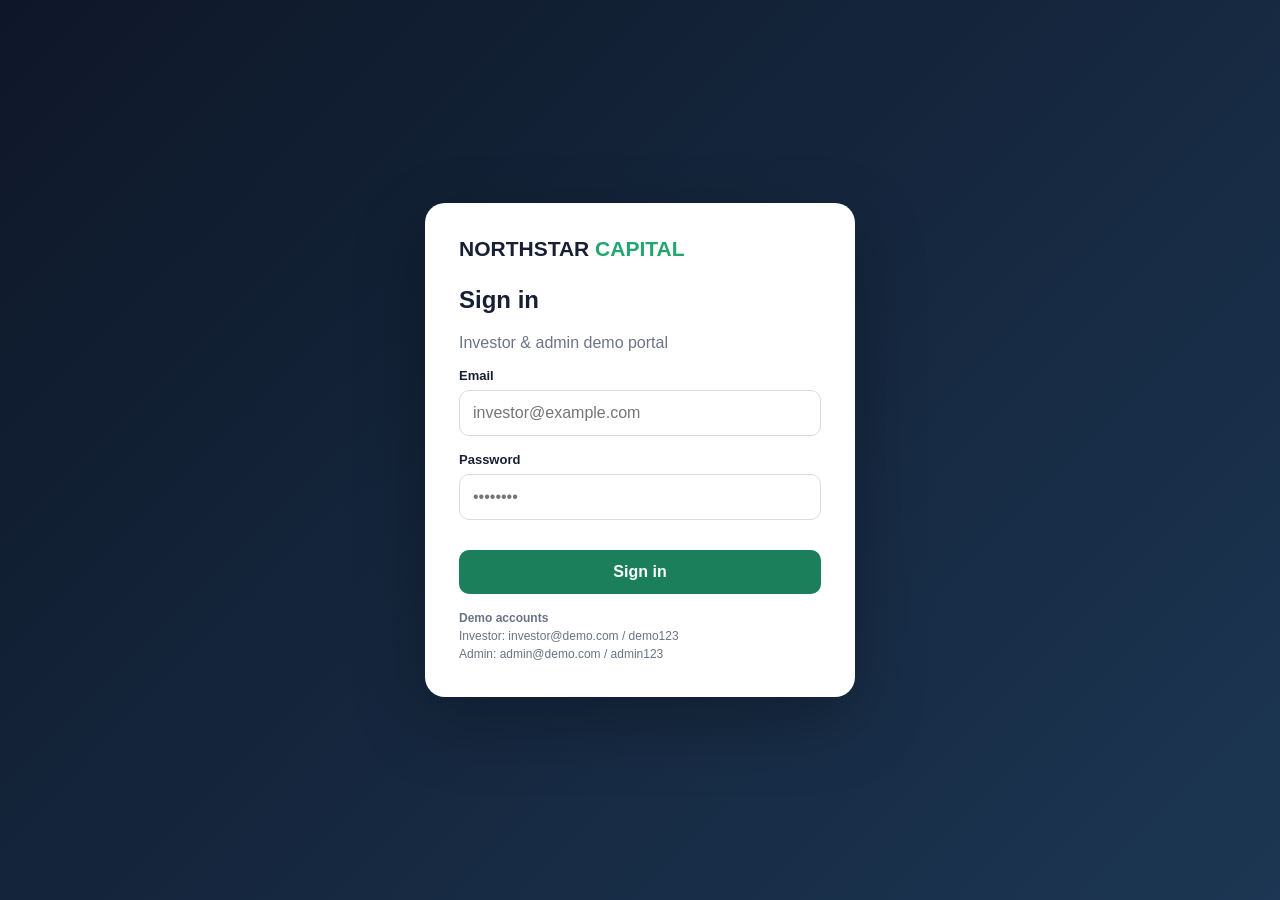
==== index.html @ b81dc12d "Add files via upload added first verson" ====
<!doctype html>
<html lang="en">
<head>
<meta charset="utf-8"><meta name="viewport" content="width=device-width,initial-scale=1">
<title>Northstar Capital — V2 Demo</title>
<style>
*{box-sizing:border-box}body{margin:0;font-family:Inter,Arial,sans-serif;background:#f4f6fa;color:#172033}
button,input{font:inherit}.hidden{display:none!important}.app{min-height:100vh}
.login{min-height:100vh;display:grid;place-items:center;background:linear-gradient(135deg,#0e1728,#1c3653);padding:20px}
.loginbox{width:min(430px,100%);background:#fff;padding:34px;border-radius:20px;box-shadow:0 25px 70px #0004}.logo{font-size:21px;font-weight:900;margin-bottom:25px}.logo span{color:#22a66f}
label{display:block;font-size:13px;font-weight:700;margin:16px 0 7px}input{width:100%;padding:13px;border:1px solid #d7dce5;border-radius:10px}button,.btn{border:0;border-radius:10px;padding:13px 17px;font-weight:800;cursor:pointer;background:#1a7f5a;color:white;text-decoration:none}
.demo{font-size:12px;color:#687386;margin-top:15px;line-height:1.5}.error{color:#b42318;font-size:13px;margin-top:10px}
header{height:68px;background:#101828;color:white;display:flex;align-items:center;justify-content:space-between;padding:0 5%}.header-right{display:flex;gap:12px;align-items:center}
.layout{display:grid;grid-template-columns:230px 1fr;min-height:calc(100vh - 68px)}aside{background:#fff;border-right:1px solid #e6e9ef;padding:25px 15px}aside button{display:block;width:100%;background:none;color:#465268;text-align:left;margin:5px 0}aside button.active{background:#eaf6f0;color:#126c4c}
main{padding:35px 5%;max-width:1300px;width:100%}.top{display:flex;justify-content:space-between;gap:20px;align-items:end;margin-bottom:25px}.top h1{margin:0;font-size:30px}.muted{color:#6b7586}
.grid4{display:grid;grid-template-columns:repeat(4,1fr);gap:17px}.card{background:#fff;border:1px solid #e7eaf0;border-radius:16px;padding:21px;box-shadow:0 8px 25px #17203308}.metric small{color:#6b7586}.metric strong{display:block;font-size:26px;margin-top:8px}.green{color:#138a5b}.grid2{display:grid;grid-template-columns:1.5fr 1fr;gap:18px;margin-top:18px}
table{width:100%;border-collapse:collapse;margin-top:10px}th,td{text-align:left;padding:13px 8px;border-bottom:1px solid #edf0f4;font-size:14px}th{color:#6b7586;font-size:12px}
canvas{width:100%;height:280px}.pill{display:inline-block;padding:5px 9px;border-radius:99px;background:#eaf6f0;color:#12704e;font-size:12px;font-weight:800}
.admin-banner{background:#fff5df;border:1px solid #f3d69b;padding:12px 15px;border-radius:12px;margin-bottom:20px;color:#735116}
.actions{display:flex;gap:10px;flex-wrap:wrap}.secondary{background:#edf1f5;color:#253247}
@media(max-width:900px){.layout{grid-template-columns:1fr}aside{display:flex;overflow:auto;border-right:0;border-bottom:1px solid #e6e9ef}aside button{min-width:130px}.grid4{grid-template-columns:repeat(2,1fr)}.grid2{grid-template-columns:1fr}}
@media(max-width:600px){.grid4{grid-template-columns:1fr}.top{display:block}.header-right span{display:none}main{padding:25px 4%}}
</style>
</head>
<body>
<div id="login" class="login">
<div class="loginbox">
<div class="logo">NORTHSTAR <span>CAPITAL</span></div>
<h2>Sign in</h2><p class="muted">Investor & admin demo portal</p>
<label>Email</label><input id="email" type="email" placeholder="investor@example.com">
<label>Password</label><input id="password" type="password" placeholder="••••••••">
<div id="err" class="error"></div>
<button style="width:100%;margin-top:20px" onclick="login()">Sign in</button>
<div class="demo"><b>Demo accounts</b><br>Investor: investor@demo.com / demo123<br>Admin: admin@demo.com / admin123</div>
</div></div>

<div id="app" class="app hidden">
<header><div class="logo">NORTHSTAR <span>CAPITAL</span></div><div class="header-right"><span id="roleLabel"></span><button onclick="logout()" class="secondary">Log out</button></div></header>
<div class="layout"><aside id="nav"></aside><main id="content"></main></div>
</div>

<script>
const investor={name:"Andile",invested:106500,value:125000,profit:18500,returnPct:17.37};
const transactions=[
["INV-1048","Deposit","R25,000","06 Sep 2026","Completed"],
["INV-1032","Investment","R40,000","28 Aug 2026","Completed"],
["INV-1009","Deposit","R50,000","01 Aug 2026","Completed"],
["INV-0992","Withdrawal","R8,500","22 Jul 2026","Completed"]
];
const investors=[
["NS-1001","Andile Njilo","andile@example.com","R125,000","+17.37%","Active"],
["NS-1002","Demo Investor","investor2@example.com","R74,300","+9.12%","Active"],
["NS-1003","Sample Client","client@example.com","R31,900","+6.40%","Pending"]
];
let role="investor",page="dashboard";

function login(){
 const e=document.getElementById("email").value.trim().toLowerCase(), p=document.getElementById("password").value;
 if(e==="investor@demo.com"&&p==="demo123"){role="investor";openApp()}
 else if(e==="admin@demo.com"&&p==="admin123"){role="admin";openApp()}
 else document.getElementById("err").textContent="Use one of the demo accounts shown below.";
}
function openApp(){document.getElementById("login").classList.add("hidden");document.getElementById("app").classList.remove("hidden");page="dashboard";render()}
function logout(){document.getElementById("app").classList.add("hidden");document.getElementById("login").classList.remove("hidden")}
function setPage(p){page=p;render()}
function render(){
 document.getElementById("roleLabel").textContent=role==="admin"?"Administrator":"Investor";
 document.getElementById("nav").innerHTML=role==="admin"?adminNav():investorNav();
 document.querySelectorAll("aside button").forEach(b=>b.classList.toggle("active",b.dataset.page===page));
 document.getElementById("content").innerHTML=role==="admin"?adminPage():investorPage();
 if(page==="dashboard") drawChart();
}
function investorNav(){return `<button data-page="dashboard" onclick="setPage('dashboard')">📊 Dashboard</button><button data-page="portfolio" onclick="setPage('portfolio')">🌍 Portfolio</button><button data-page="transactions" onclick="setPage('transactions')">↔ Transactions</button><button data-page="profile" onclick="setPage('profile')">👤 Profile</button>`}
function adminNav(){return `<button data-page="dashboard" onclick="setPage('dashboard')">📊 Overview</button><button data-page="investors" onclick="setPage('investors')">👥 Investors</button><button data-page="transactions" onclick="setPage('transactions')">↔ Transactions</button><button data-page="portfolio" onclick="setPage('portfolio')">🌍 Portfolios</button>`}
function investorPage(){
 if(page==="portfolio")return `<div class="top"><div><h1>My Portfolio</h1><p class="muted">Illustrative holdings for the prototype.</p></div></div><div class="card"><table><tr><th>Asset class</th><th>Allocation</th><th>Value</th><th>Performance</th></tr><tr><td>Global Equities</td><td>40%</td><td>R50,000</td><td class="green">+12.4%</td></tr><tr><td>US Equities</td><td>28%</td><td>R35,000</td><td class="green">+21.7%</td></tr><tr><td>Emerging Markets</td><td>20%</td><td>R25,000</td><td class="green">+14.2%</td></tr><tr><td>Cash</td><td>12%</td><td>R15,000</td><td>—</td></tr></table></div>`;
 if(page==="transactions")return transactionPage("My Transactions",transactions);
 if(page==="profile")return `<div class="top"><div><h1>Profile</h1><p class="muted">Account information.</p></div></div><div class="card"><p><b>Name:</b> Andile Njilo</p><p><b>Email:</b> investor@example.com</p><p><b>Account:</b> NS-1001</p><p><b>Verification:</b> <span class="pill">Demo verified</span></p><div class="admin-banner">Production accounts should use real identity verification and appropriate security controls.</div></div>`;
 return `<div class="top"><div><h1>Good afternoon, ${investor.name} 👋🏾</h1><p class="muted">Here's your portfolio overview.</p></div><div class="actions"><button onclick="alert('Demo only — no real deposit is processed.')">Deposit</button><button class="secondary" onclick="alert('Demo only — no real withdrawal is processed.')">Withdraw</button></div></div><div class="grid4"><div class="card metric"><small>Portfolio value</small><strong>R125,000</strong></div><div class="card metric"><small>Total invested</small><strong>R106,500</strong></div><div class="card metric"><small>Profit / loss</small><strong class="green">+R18,500</strong></div><div class="card metric"><small>Total return</small><strong class="green">+17.37%</strong></div></div><div class="grid2"><div class="card"><h3>Portfolio growth</h3><canvas id="chart"></canvas></div><div class="card"><h3>Recent activity</h3>${transactions.slice(0,3).map(t=>`<p><b>${t[1]}</b> — ${t[2]}<br><small class="muted">${t[3]} · ${t[4]}</small></p>`).join("")}</div></div>`;
}
function transactionPage(title,data){return `<div class="top"><div><h1>${title}</h1><p class="muted">Demo transaction records.</p></div></div><div class="card"><table><tr><th>ID</th><th>Type</th><th>Amount</th><th>Date</th><th>Status</th></tr>${data.map(t=>`<tr>${t.map((x,i)=>`<td>${i===4?`<span class="pill">${x}</span>`:x}</td>`).join("")}</tr>`).join("")}</table></div>`}
function adminPage(){
 if(page==="investors")return `<div class="top"><div><h1>Investors</h1><p class="muted">Demo investor records.</p></div><button onclick="alert('Production flow would open a secure onboarding form.')">Add investor</button></div><div class="card"><table><tr><th>Account</th><th>Name</th><th>Email</th><th>Portfolio</th><th>Return</th><th>Status</th></tr>${investors.map(x=>`<tr><td>${x[0]}</td><td>${x[1]}</td><td>${x[2]}</td><td>${x[3]}</td><td class="green">${x[4]}</td><td><span class="pill">${x[5]}</span></td></tr>`).join("")}</table></div>`;
 if(page==="transactions")return transactionPage("All Transactions",transactions.concat([["INV-0981","Deposit","R12,000","18 Jul 2026","Completed"]]));
 if(page==="portfolio")return `<div class="top"><div><h1>Portfolio Management</h1><p class="muted">High-level demo allocation.</p></div></div><div class="card"><table><tr><th>Asset class</th><th>Allocation</th><th>Illustrative value</th></tr><tr><td>Global Equities</td><td>40%</td><td>R92,000</td></tr><tr><td>US Equities</td><td>28%</td><td>R64,400</td></tr><tr><td>Emerging Markets</td><td>20%</td><td>R46,000</td></tr><tr><td>Cash</td><td>12%</td><td>R27,600</td></tr></table></div>`;
 return `<div class="admin-banner"><b>Admin demo mode.</b> No real money movement or investor returns are connected.</div><div class="top"><div><h1>Platform Overview</h1><p class="muted">Administrator dashboard.</p></div></div><div class="grid4"><div class="card metric"><small>Investors</small><strong>3</strong></div><div class="card metric"><small>Assets under demo management</small><strong>R231,200</strong></div><div class="card metric"><small>Pending verification</small><strong>1</strong></div><div class="card metric"><small>Transactions</small><strong>5</strong></div></div><div class="grid2"><div class="card"><h3>Latest investors</h3><table><tr><th>Account</th><th>Name</th><th>Value</th></tr>${investors.map(x=>`<tr><td>${x[0]}</td><td>${x[1]}</td><td>${x[3]}</td></tr>`).join("")}</table></div><div class="card"><h3>Important</h3><p class="muted">Before production, connect balances to verified custodial/broker records and implement proper permissions, audit logs, KYC/AML and regulatory controls.</p></div></div>`;
}
function drawChart(){
 const c=document.getElementById("chart"); if(!c)return;
 const ctx=c.getContext("2d"), vals=[50000,57000,61000,68000,76000,84000,96000,111000,125000];
 ctx.clearRect(0,0,c.width,c.height);ctx.beginPath();ctx.lineWidth=3;
 const w=c.width= c.clientWidth*2, h=c.height=c.clientHeight*2;ctx.scale(2,2);
 const W=c.clientWidth,H=c.clientHeight,pad=25; 
 ctx.moveTo(pad,H-pad-(vals[0]-50000)/80000*(H-2*pad));
 vals.forEach((v,i)=>{const x=pad+i*(W-2*pad)/(vals.length-1),y=H-pad-(v-50000)/80000*(H-2*pad);if(i)ctx.lineTo(x,y)});ctx.stroke();
}
</script>
</body></html>
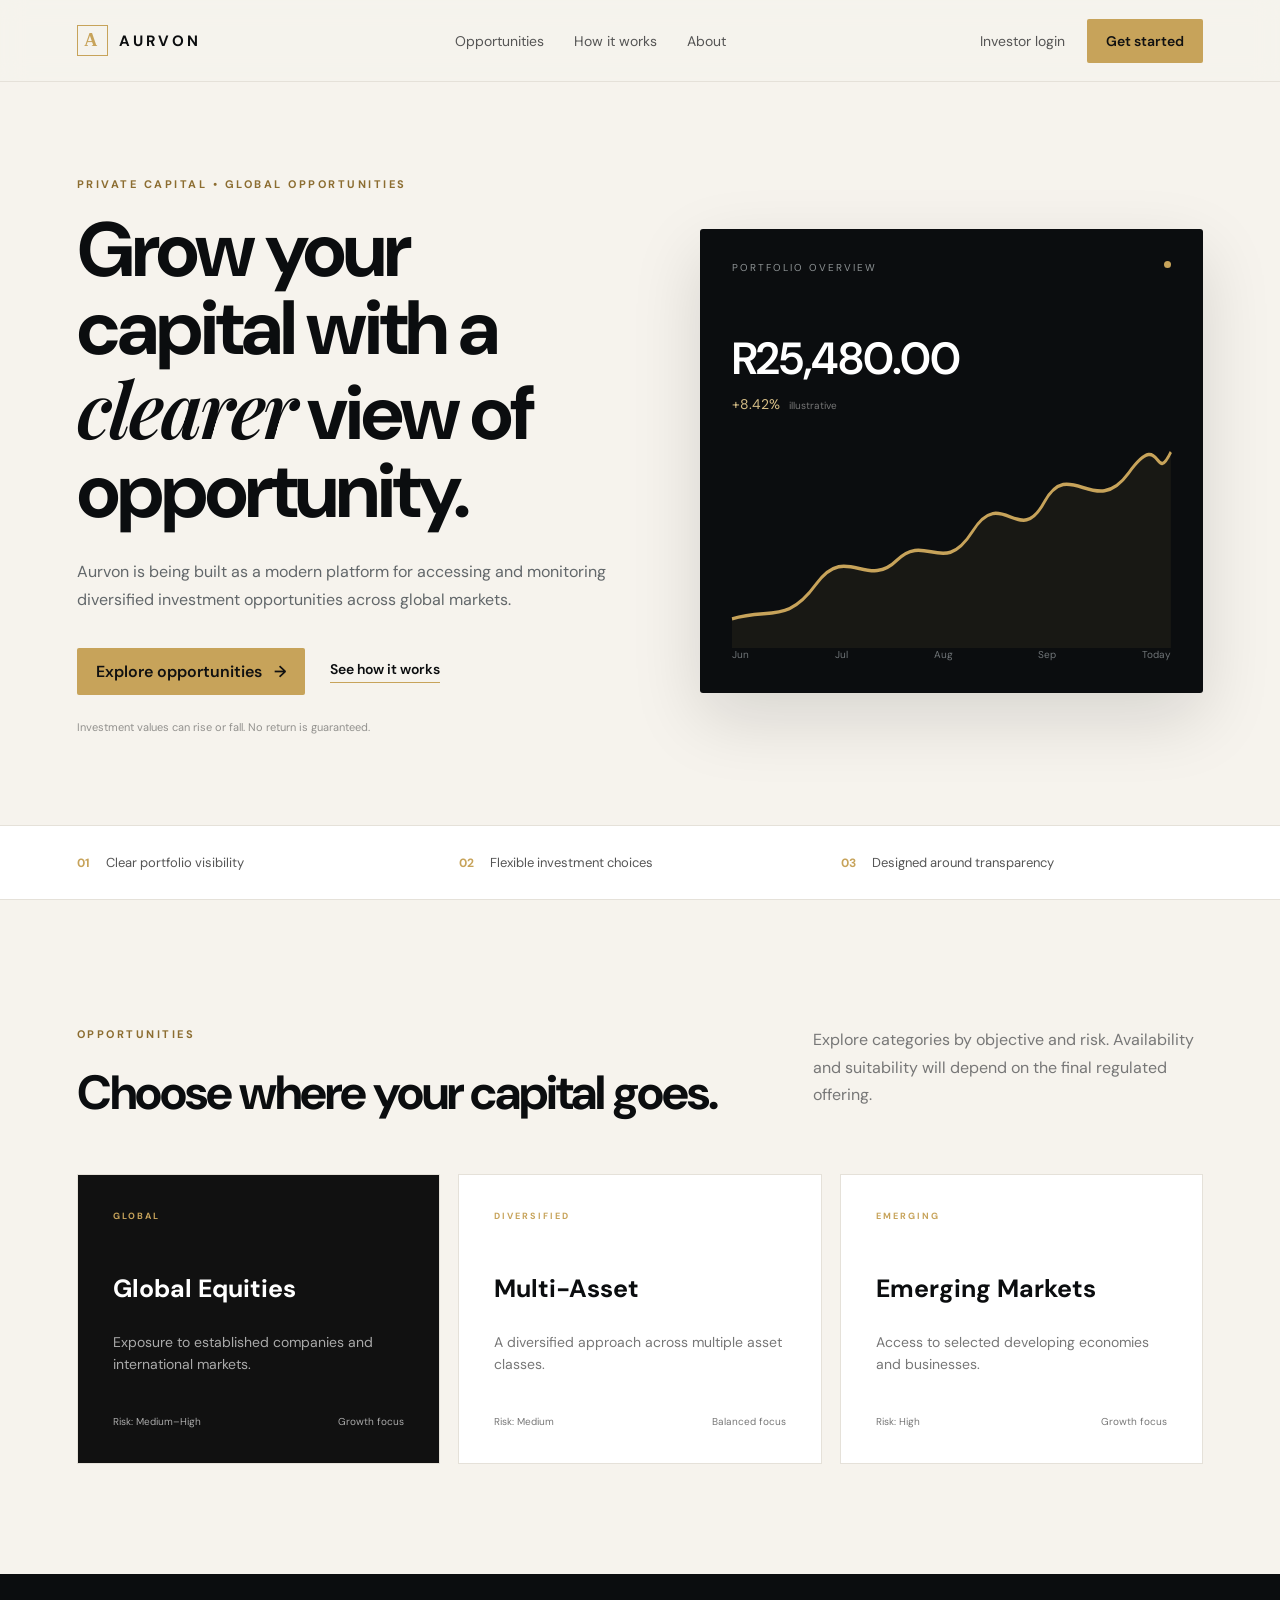
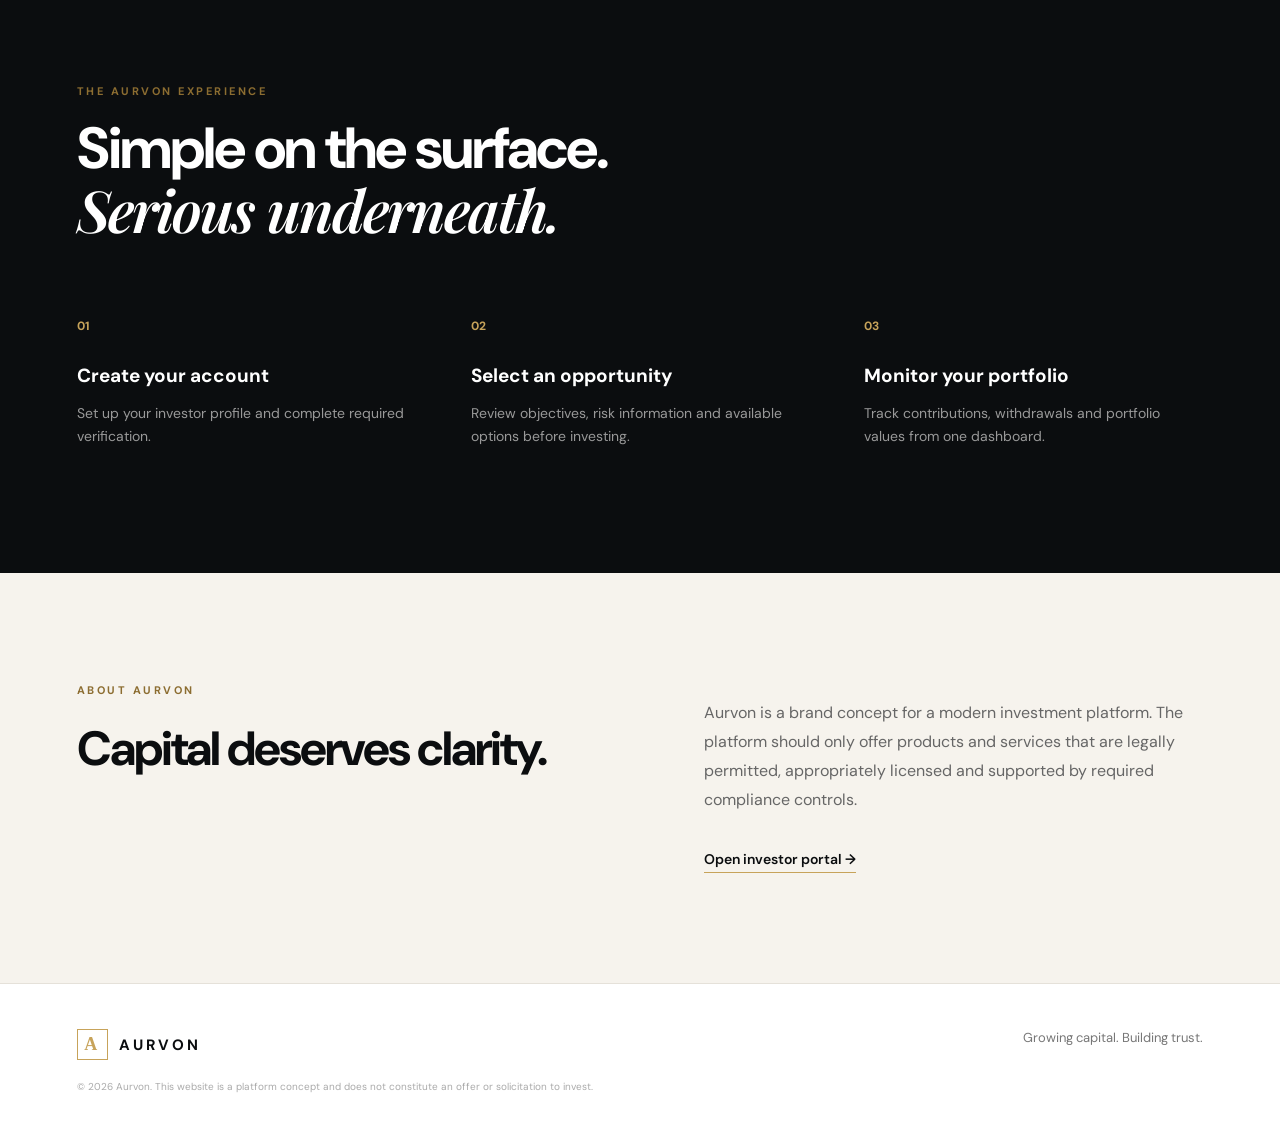
==== commit a293a8b1: "Add files via upload verson 2.0 redisign" ====
--- a/index.html
+++ b/index.html
@@ -1,98 +1,90 @@
 <!doctype html>
 <html lang="en">
 <head>
-<meta charset="utf-8"><meta name="viewport" content="width=device-width,initial-scale=1">
-<title>Northstar Capital — V2 Demo</title>
-<style>
-*{box-sizing:border-box}body{margin:0;font-family:Inter,Arial,sans-serif;background:#f4f6fa;color:#172033}
-button,input{font:inherit}.hidden{display:none!important}.app{min-height:100vh}
-.login{min-height:100vh;display:grid;place-items:center;background:linear-gradient(135deg,#0e1728,#1c3653);padding:20px}
-.loginbox{width:min(430px,100%);background:#fff;padding:34px;border-radius:20px;box-shadow:0 25px 70px #0004}.logo{font-size:21px;font-weight:900;margin-bottom:25px}.logo span{color:#22a66f}
-label{display:block;font-size:13px;font-weight:700;margin:16px 0 7px}input{width:100%;padding:13px;border:1px solid #d7dce5;border-radius:10px}button,.btn{border:0;border-radius:10px;padding:13px 17px;font-weight:800;cursor:pointer;background:#1a7f5a;color:white;text-decoration:none}
-.demo{font-size:12px;color:#687386;margin-top:15px;line-height:1.5}.error{color:#b42318;font-size:13px;margin-top:10px}
-header{height:68px;background:#101828;color:white;display:flex;align-items:center;justify-content:space-between;padding:0 5%}.header-right{display:flex;gap:12px;align-items:center}
-.layout{display:grid;grid-template-columns:230px 1fr;min-height:calc(100vh - 68px)}aside{background:#fff;border-right:1px solid #e6e9ef;padding:25px 15px}aside button{display:block;width:100%;background:none;color:#465268;text-align:left;margin:5px 0}aside button.active{background:#eaf6f0;color:#126c4c}
-main{padding:35px 5%;max-width:1300px;width:100%}.top{display:flex;justify-content:space-between;gap:20px;align-items:end;margin-bottom:25px}.top h1{margin:0;font-size:30px}.muted{color:#6b7586}
-.grid4{display:grid;grid-template-columns:repeat(4,1fr);gap:17px}.card{background:#fff;border:1px solid #e7eaf0;border-radius:16px;padding:21px;box-shadow:0 8px 25px #17203308}.metric small{color:#6b7586}.metric strong{display:block;font-size:26px;margin-top:8px}.green{color:#138a5b}.grid2{display:grid;grid-template-columns:1.5fr 1fr;gap:18px;margin-top:18px}
-table{width:100%;border-collapse:collapse;margin-top:10px}th,td{text-align:left;padding:13px 8px;border-bottom:1px solid #edf0f4;font-size:14px}th{color:#6b7586;font-size:12px}
-canvas{width:100%;height:280px}.pill{display:inline-block;padding:5px 9px;border-radius:99px;background:#eaf6f0;color:#12704e;font-size:12px;font-weight:800}
-.admin-banner{background:#fff5df;border:1px solid #f3d69b;padding:12px 15px;border-radius:12px;margin-bottom:20px;color:#735116}
-.actions{display:flex;gap:10px;flex-wrap:wrap}.secondary{background:#edf1f5;color:#253247}
-@media(max-width:900px){.layout{grid-template-columns:1fr}aside{display:flex;overflow:auto;border-right:0;border-bottom:1px solid #e6e9ef}aside button{min-width:130px}.grid4{grid-template-columns:repeat(2,1fr)}.grid2{grid-template-columns:1fr}}
-@media(max-width:600px){.grid4{grid-template-columns:1fr}.top{display:block}.header-right span{display:none}main{padding:25px 4%}}
-</style>
+  <meta charset="UTF-8">
+  <meta name="viewport" content="width=device-width, initial-scale=1.0">
+  <meta name="description" content="Aurvon — a modern capital and investment platform.">
+  <title>Aurvon | Growing Capital. Building Trust.</title>
+  <link rel="stylesheet" href="styles.css">
 </head>
 <body>
-<div id="login" class="login">
-<div class="loginbox">
-<div class="logo">NORTHSTAR <span>CAPITAL</span></div>
-<h2>Sign in</h2><p class="muted">Investor & admin demo portal</p>
-<label>Email</label><input id="email" type="email" placeholder="investor@example.com">
-<label>Password</label><input id="password" type="password" placeholder="••••••••">
-<div id="err" class="error"></div>
-<button style="width:100%;margin-top:20px" onclick="login()">Sign in</button>
-<div class="demo"><b>Demo accounts</b><br>Investor: investor@demo.com / demo123<br>Admin: admin@demo.com / admin123</div>
-</div></div>
+  <header class="nav">
+    <a class="brand" href="#"><span class="brand-mark">A</span><span>AURVON</span></a>
+    <nav class="nav-links">
+      <a href="#opportunities">Opportunities</a>
+      <a href="#how">How it works</a>
+      <a href="#about">About</a>
+    </nav>
+    <div class="nav-actions">
+      <a class="login" href="login.html">Investor login</a>
+      <a class="button button-gold" href="login.html">Get started</a>
+    </div>
+  </header>
 
-<div id="app" class="app hidden">
-<header><div class="logo">NORTHSTAR <span>CAPITAL</span></div><div class="header-right"><span id="roleLabel"></span><button onclick="logout()" class="secondary">Log out</button></div></header>
-<div class="layout"><aside id="nav"></aside><main id="content"></main></div>
-</div>
+  <main>
+    <section class="hero">
+      <div class="hero-copy">
+        <p class="eyebrow">PRIVATE CAPITAL • GLOBAL OPPORTUNITIES</p>
+        <h1>Grow your capital with a <em>clearer</em> view of opportunity.</h1>
+        <p class="hero-text">Aurvon is being built as a modern platform for accessing and monitoring diversified investment opportunities across global markets.</p>
+        <div class="hero-actions">
+          <a class="button button-gold" href="#opportunities">Explore opportunities <span>→</span></a>
+          <a class="text-link" href="#how">See how it works</a>
+        </div>
+        <p class="small-note">Investment values can rise or fall. No return is guaranteed.</p>
+      </div>
+      <div class="hero-card">
+        <div class="card-top"><span>PORTFOLIO OVERVIEW</span><span class="dot"></span></div>
+        <div class="balance">R25,480.00</div>
+        <div class="positive">+8.42% <span>illustrative</span></div>
+        <div class="chart">
+          <svg viewBox="0 0 520 180" preserveAspectRatio="none" aria-label="Illustrative portfolio chart">
+            <path class="area" d="M0,155 C45,145 65,160 100,125 S160,130 195,105 S250,120 285,80 S340,95 370,55 S430,70 470,30 S500,42 520,12 L520,180 L0,180 Z"/>
+            <path class="line" d="M0,155 C45,145 65,160 100,125 S160,130 195,105 S250,120 285,80 S340,95 370,55 S430,70 470,30 S500,42 520,12"/>
+          </svg>
+        </div>
+        <div class="chart-footer"><span>Jun</span><span>Jul</span><span>Aug</span><span>Sep</span><span>Today</span></div>
+      </div>
+    </section>
 
-<script>
-const investor={name:"Andile",invested:106500,value:125000,profit:18500,returnPct:17.37};
-const transactions=[
-["INV-1048","Deposit","R25,000","06 Sep 2026","Completed"],
-["INV-1032","Investment","R40,000","28 Aug 2026","Completed"],
-["INV-1009","Deposit","R50,000","01 Aug 2026","Completed"],
-["INV-0992","Withdrawal","R8,500","22 Jul 2026","Completed"]
-];
-const investors=[
-["NS-1001","Andile Njilo","andile@example.com","R125,000","+17.37%","Active"],
-["NS-1002","Demo Investor","investor2@example.com","R74,300","+9.12%","Active"],
-["NS-1003","Sample Client","client@example.com","R31,900","+6.40%","Pending"]
-];
-let role="investor",page="dashboard";
+    <section class="trust-strip">
+      <div><strong>01</strong><span>Clear portfolio visibility</span></div>
+      <div><strong>02</strong><span>Flexible investment choices</span></div>
+      <div><strong>03</strong><span>Designed around transparency</span></div>
+    </section>
 
-function login(){
- const e=document.getElementById("email").value.trim().toLowerCase(), p=document.getElementById("password").value;
- if(e==="investor@demo.com"&&p==="demo123"){role="investor";openApp()}
- else if(e==="admin@demo.com"&&p==="admin123"){role="admin";openApp()}
- else document.getElementById("err").textContent="Use one of the demo accounts shown below.";
-}
-function openApp(){document.getElementById("login").classList.add("hidden");document.getElementById("app").classList.remove("hidden");page="dashboard";render()}
-function logout(){document.getElementById("app").classList.add("hidden");document.getElementById("login").classList.remove("hidden")}
-function setPage(p){page=p;render()}
-function render(){
- document.getElementById("roleLabel").textContent=role==="admin"?"Administrator":"Investor";
- document.getElementById("nav").innerHTML=role==="admin"?adminNav():investorNav();
- document.querySelectorAll("aside button").forEach(b=>b.classList.toggle("active",b.dataset.page===page));
- document.getElementById("content").innerHTML=role==="admin"?adminPage():investorPage();
- if(page==="dashboard") drawChart();
-}
-function investorNav(){return `<button data-page="dashboard" onclick="setPage('dashboard')">📊 Dashboard</button><button data-page="portfolio" onclick="setPage('portfolio')">🌍 Portfolio</button><button data-page="transactions" onclick="setPage('transactions')">↔ Transactions</button><button data-page="profile" onclick="setPage('profile')">👤 Profile</button>`}
-function adminNav(){return `<button data-page="dashboard" onclick="setPage('dashboard')">📊 Overview</button><button data-page="investors" onclick="setPage('investors')">👥 Investors</button><button data-page="transactions" onclick="setPage('transactions')">↔ Transactions</button><button data-page="portfolio" onclick="setPage('portfolio')">🌍 Portfolios</button>`}
-function investorPage(){
- if(page==="portfolio")return `<div class="top"><div><h1>My Portfolio</h1><p class="muted">Illustrative holdings for the prototype.</p></div></div><div class="card"><table><tr><th>Asset class</th><th>Allocation</th><th>Value</th><th>Performance</th></tr><tr><td>Global Equities</td><td>40%</td><td>R50,000</td><td class="green">+12.4%</td></tr><tr><td>US Equities</td><td>28%</td><td>R35,000</td><td class="green">+21.7%</td></tr><tr><td>Emerging Markets</td><td>20%</td><td>R25,000</td><td class="green">+14.2%</td></tr><tr><td>Cash</td><td>12%</td><td>R15,000</td><td>—</td></tr></table></div>`;
- if(page==="transactions")return transactionPage("My Transactions",transactions);
- if(page==="profile")return `<div class="top"><div><h1>Profile</h1><p class="muted">Account information.</p></div></div><div class="card"><p><b>Name:</b> Andile Njilo</p><p><b>Email:</b> investor@example.com</p><p><b>Account:</b> NS-1001</p><p><b>Verification:</b> <span class="pill">Demo verified</span></p><div class="admin-banner">Production accounts should use real identity verification and appropriate security controls.</div></div>`;
- return `<div class="top"><div><h1>Good afternoon, ${investor.name} 👋🏾</h1><p class="muted">Here's your portfolio overview.</p></div><div class="actions"><button onclick="alert('Demo only — no real deposit is processed.')">Deposit</button><button class="secondary" onclick="alert('Demo only — no real withdrawal is processed.')">Withdraw</button></div></div><div class="grid4"><div class="card metric"><small>Portfolio value</small><strong>R125,000</strong></div><div class="card metric"><small>Total invested</small><strong>R106,500</strong></div><div class="card metric"><small>Profit / loss</small><strong class="green">+R18,500</strong></div><div class="card metric"><small>Total return</small><strong class="green">+17.37%</strong></div></div><div class="grid2"><div class="card"><h3>Portfolio growth</h3><canvas id="chart"></canvas></div><div class="card"><h3>Recent activity</h3>${transactions.slice(0,3).map(t=>`<p><b>${t[1]}</b> — ${t[2]}<br><small class="muted">${t[3]} · ${t[4]}</small></p>`).join("")}</div></div>`;
-}
-function transactionPage(title,data){return `<div class="top"><div><h1>${title}</h1><p class="muted">Demo transaction records.</p></div></div><div class="card"><table><tr><th>ID</th><th>Type</th><th>Amount</th><th>Date</th><th>Status</th></tr>${data.map(t=>`<tr>${t.map((x,i)=>`<td>${i===4?`<span class="pill">${x}</span>`:x}</td>`).join("")}</tr>`).join("")}</table></div>`}
-function adminPage(){
- if(page==="investors")return `<div class="top"><div><h1>Investors</h1><p class="muted">Demo investor records.</p></div><button onclick="alert('Production flow would open a secure onboarding form.')">Add investor</button></div><div class="card"><table><tr><th>Account</th><th>Name</th><th>Email</th><th>Portfolio</th><th>Return</th><th>Status</th></tr>${investors.map(x=>`<tr><td>${x[0]}</td><td>${x[1]}</td><td>${x[2]}</td><td>${x[3]}</td><td class="green">${x[4]}</td><td><span class="pill">${x[5]}</span></td></tr>`).join("")}</table></div>`;
- if(page==="transactions")return transactionPage("All Transactions",transactions.concat([["INV-0981","Deposit","R12,000","18 Jul 2026","Completed"]]));
- if(page==="portfolio")return `<div class="top"><div><h1>Portfolio Management</h1><p class="muted">High-level demo allocation.</p></div></div><div class="card"><table><tr><th>Asset class</th><th>Allocation</th><th>Illustrative value</th></tr><tr><td>Global Equities</td><td>40%</td><td>R92,000</td></tr><tr><td>US Equities</td><td>28%</td><td>R64,400</td></tr><tr><td>Emerging Markets</td><td>20%</td><td>R46,000</td></tr><tr><td>Cash</td><td>12%</td><td>R27,600</td></tr></table></div>`;
- return `<div class="admin-banner"><b>Admin demo mode.</b> No real money movement or investor returns are connected.</div><div class="top"><div><h1>Platform Overview</h1><p class="muted">Administrator dashboard.</p></div></div><div class="grid4"><div class="card metric"><small>Investors</small><strong>3</strong></div><div class="card metric"><small>Assets under demo management</small><strong>R231,200</strong></div><div class="card metric"><small>Pending verification</small><strong>1</strong></div><div class="card metric"><small>Transactions</small><strong>5</strong></div></div><div class="grid2"><div class="card"><h3>Latest investors</h3><table><tr><th>Account</th><th>Name</th><th>Value</th></tr>${investors.map(x=>`<tr><td>${x[0]}</td><td>${x[1]}</td><td>${x[3]}</td></tr>`).join("")}</table></div><div class="card"><h3>Important</h3><p class="muted">Before production, connect balances to verified custodial/broker records and implement proper permissions, audit logs, KYC/AML and regulatory controls.</p></div></div>`;
-}
-function drawChart(){
- const c=document.getElementById("chart"); if(!c)return;
- const ctx=c.getContext("2d"), vals=[50000,57000,61000,68000,76000,84000,96000,111000,125000];
- ctx.clearRect(0,0,c.width,c.height);ctx.beginPath();ctx.lineWidth=3;
- const w=c.width= c.clientWidth*2, h=c.height=c.clientHeight*2;ctx.scale(2,2);
- const W=c.clientWidth,H=c.clientHeight,pad=25; 
- ctx.moveTo(pad,H-pad-(vals[0]-50000)/80000*(H-2*pad));
- vals.forEach((v,i)=>{const x=pad+i*(W-2*pad)/(vals.length-1),y=H-pad-(v-50000)/80000*(H-2*pad);if(i)ctx.lineTo(x,y)});ctx.stroke();
-}
-</script>
-</body></html>+    <section id="opportunities" class="section">
+      <div class="section-heading">
+        <div><p class="eyebrow">OPPORTUNITIES</p><h2>Choose where your capital goes.</h2></div>
+        <p>Explore categories by objective and risk. Availability and suitability will depend on the final regulated offering.</p>
+      </div>
+      <div class="cards">
+        <article class="op-card featured"><span class="tag">GLOBAL</span><h3>Global Equities</h3><p>Exposure to established companies and international markets.</p><div><span>Risk: Medium–High</span><span>Growth focus</span></div></article>
+        <article class="op-card"><span class="tag">DIVERSIFIED</span><h3>Multi-Asset</h3><p>A diversified approach across multiple asset classes.</p><div><span>Risk: Medium</span><span>Balanced focus</span></div></article>
+        <article class="op-card"><span class="tag">EMERGING</span><h3>Emerging Markets</h3><p>Access to selected developing economies and businesses.</p><div><span>Risk: High</span><span>Growth focus</span></div></article>
+      </div>
+    </section>
+
+    <section id="how" class="section dark-section">
+      <p class="eyebrow">THE AURVON EXPERIENCE</p>
+      <h2>Simple on the surface.<br><em>Serious underneath.</em></h2>
+      <div class="steps">
+        <div><b>01</b><h3>Create your account</h3><p>Set up your investor profile and complete required verification.</p></div>
+        <div><b>02</b><h3>Select an opportunity</h3><p>Review objectives, risk information and available options before investing.</p></div>
+        <div><b>03</b><h3>Monitor your portfolio</h3><p>Track contributions, withdrawals and portfolio values from one dashboard.</p></div>
+      </div>
+    </section>
+
+    <section id="about" class="section about">
+      <div><p class="eyebrow">ABOUT AURVON</p><h2>Capital deserves clarity.</h2></div>
+      <div><p>Aurvon is a brand concept for a modern investment platform. The platform should only offer products and services that are legally permitted, appropriately licensed and supported by required compliance controls.</p><a class="text-link" href="login.html">Open investor portal →</a></div>
+    </section>
+  </main>
+
+  <footer>
+    <div class="brand"><span class="brand-mark">A</span><span>AURVON</span></div>
+    <p>Growing capital. Building trust.</p>
+    <small>© 2026 Aurvon. This website is a platform concept and does not constitute an offer or solicitation to invest.</small>
+  </footer>
+</body>
+</html>
--- a/styles.css
+++ b/styles.css
@@ -0,0 +1,3 @@
+@import url('https://fonts.googleapis.com/css2?family=DM+Sans:wght@400;500;600;700&family=Playfair+Display:ital,wght@0,600;0,700;1,600&display=swap');
+:root{--ink:#0b0d0f;--muted:#73777b;--gold:#c7a35a;--cream:#f6f3ed;--white:#fff;--line:#e5e1d9}
+*{box-sizing:border-box}html{scroll-behavior:smooth}body{margin:0;background:var(--cream);color:var(--ink);font-family:'DM Sans',sans-serif}a{color:inherit;text-decoration:none}.nav{height:82px;padding:0 6vw;display:flex;align-items:center;justify-content:space-between;border-bottom:1px solid var(--line);background:rgba(246,243,237,.9);backdrop-filter:blur(12px);position:sticky;top:0;z-index:5}.brand{display:flex;align-items:center;gap:11px;font-size:15px;font-weight:700;letter-spacing:3px}.brand-mark{width:31px;height:31px;border:1px solid var(--gold);display:grid;place-items:center;color:var(--gold);font-family:Georgia,serif;font-size:18px}.nav-links{display:flex;gap:30px;color:#555;font-size:14px}.nav-actions{display:flex;align-items:center;gap:22px;font-size:14px}.login{color:#555}.button{display:inline-flex;align-items:center;gap:12px;padding:13px 19px;border-radius:2px;font-weight:600}.button-gold{background:var(--gold);color:#111}.hero{min-height:680px;padding:95px 6vw 80px;display:grid;grid-template-columns:1.03fr .97fr;gap:7vw;align-items:center}.eyebrow{font-size:11px;letter-spacing:2.5px;font-weight:700;color:#8c6d31;margin:0 0 20px}.hero h1{font-size:clamp(48px,6vw,82px);line-height:1.02;letter-spacing:-3px;margin:0 0 28px;max-width:760px}.hero h1 em,.dark-section em{font-family:'Playfair Display',serif;font-weight:600}.hero-text{max-width:590px;color:#62676a;line-height:1.75;font-size:16px}.hero-actions{display:flex;align-items:center;gap:25px;margin-top:34px}.text-link{font-weight:600;font-size:14px;border-bottom:1px solid var(--gold);padding-bottom:4px}.small-note{font-size:11px;color:#92918e;margin-top:25px}.hero-card{background:var(--ink);color:white;padding:32px;border-radius:3px;box-shadow:0 25px 70px #1112}.card-top{display:flex;justify-content:space-between;color:#8e9395;font-size:10px;letter-spacing:2px}.dot{width:7px;height:7px;border-radius:50%;background:var(--gold)}.balance{font-size:45px;font-weight:600;margin-top:55px;letter-spacing:-1px}.positive{color:#d5bd86;font-size:14px;margin-top:7px}.positive span{color:#777;font-size:10px;margin-left:5px}.chart{height:210px;margin-top:25px}.chart svg{width:100%;height:100%;overflow:visible}.line{fill:none;stroke:var(--gold);stroke-width:3}.area{fill:#c7a35a12}.chart-footer{display:flex;justify-content:space-between;color:#707578;font-size:10px}.trust-strip{background:white;border-top:1px solid var(--line);border-bottom:1px solid var(--line);padding:28px 6vw;display:grid;grid-template-columns:repeat(3,1fr);gap:20px}.trust-strip div{display:flex;align-items:center;gap:16px}.trust-strip strong{color:var(--gold);font-size:12px}.trust-strip span{font-size:13px;color:#555}.section{padding:110px 6vw}.section-heading{display:flex;justify-content:space-between;gap:40px;align-items:end;margin-bottom:50px}.section-heading h2,.about h2{font-size:48px;letter-spacing:-2px;margin:0}.section-heading>p{max-width:390px;color:#777;line-height:1.7}.cards{display:grid;grid-template-columns:repeat(3,1fr);gap:18px}.op-card{background:white;border:1px solid var(--line);padding:35px;min-height:290px;display:flex;flex-direction:column}.op-card.featured{background:#111;color:white}.tag{font-size:9px;letter-spacing:2px;color:var(--gold);font-weight:700}.op-card h3{font-size:25px;margin:50px 0 12px}.op-card p{color:#777;line-height:1.6;font-size:14px}.featured p{color:#aaa}.op-card div{margin-top:auto;display:flex;justify-content:space-between;font-size:10px;color:#777}.featured div{color:#aaa}.dark-section{background:var(--ink);color:white}.dark-section h2{font-size:58px;line-height:1.05;letter-spacing:-2px;margin:0 0 70px}.steps{display:grid;grid-template-columns:repeat(3,1fr);gap:55px}.steps b{color:var(--gold);font-size:12px}.steps h3{font-size:19px;margin:28px 0 10px}.steps p{color:#999;line-height:1.7;font-size:14px}.about{display:grid;grid-template-columns:1fr 1fr;gap:10vw}.about p:not(.eyebrow){color:#666;line-height:1.8}.about .text-link{display:inline-block;margin-top:20px}footer{background:white;border-top:1px solid var(--line);padding:45px 6vw 35px;display:grid;grid-template-columns:1fr 1fr;gap:20px}footer p{margin:0;text-align:right;color:#777;font-size:13px}footer small{grid-column:1/-1;color:#aaa;font-size:10px}@media(max-width:850px){.nav{padding:0 5vw}.nav-links{display:none}.login{display:none}.hero{grid-template-columns:1fr;padding:70px 5vw}.hero-card{margin-top:10px}.hero h1{letter-spacing:-2px}.trust-strip{grid-template-columns:1fr}.section{padding:75px 5vw}.section-heading,.about{grid-template-columns:1fr;display:grid}.section-heading h2,.about h2{font-size:38px}.cards,.steps{grid-template-columns:1fr}.dark-section h2{font-size:42px}footer{grid-template-columns:1fr}footer p{text-align:left}footer small{grid-column:auto}}
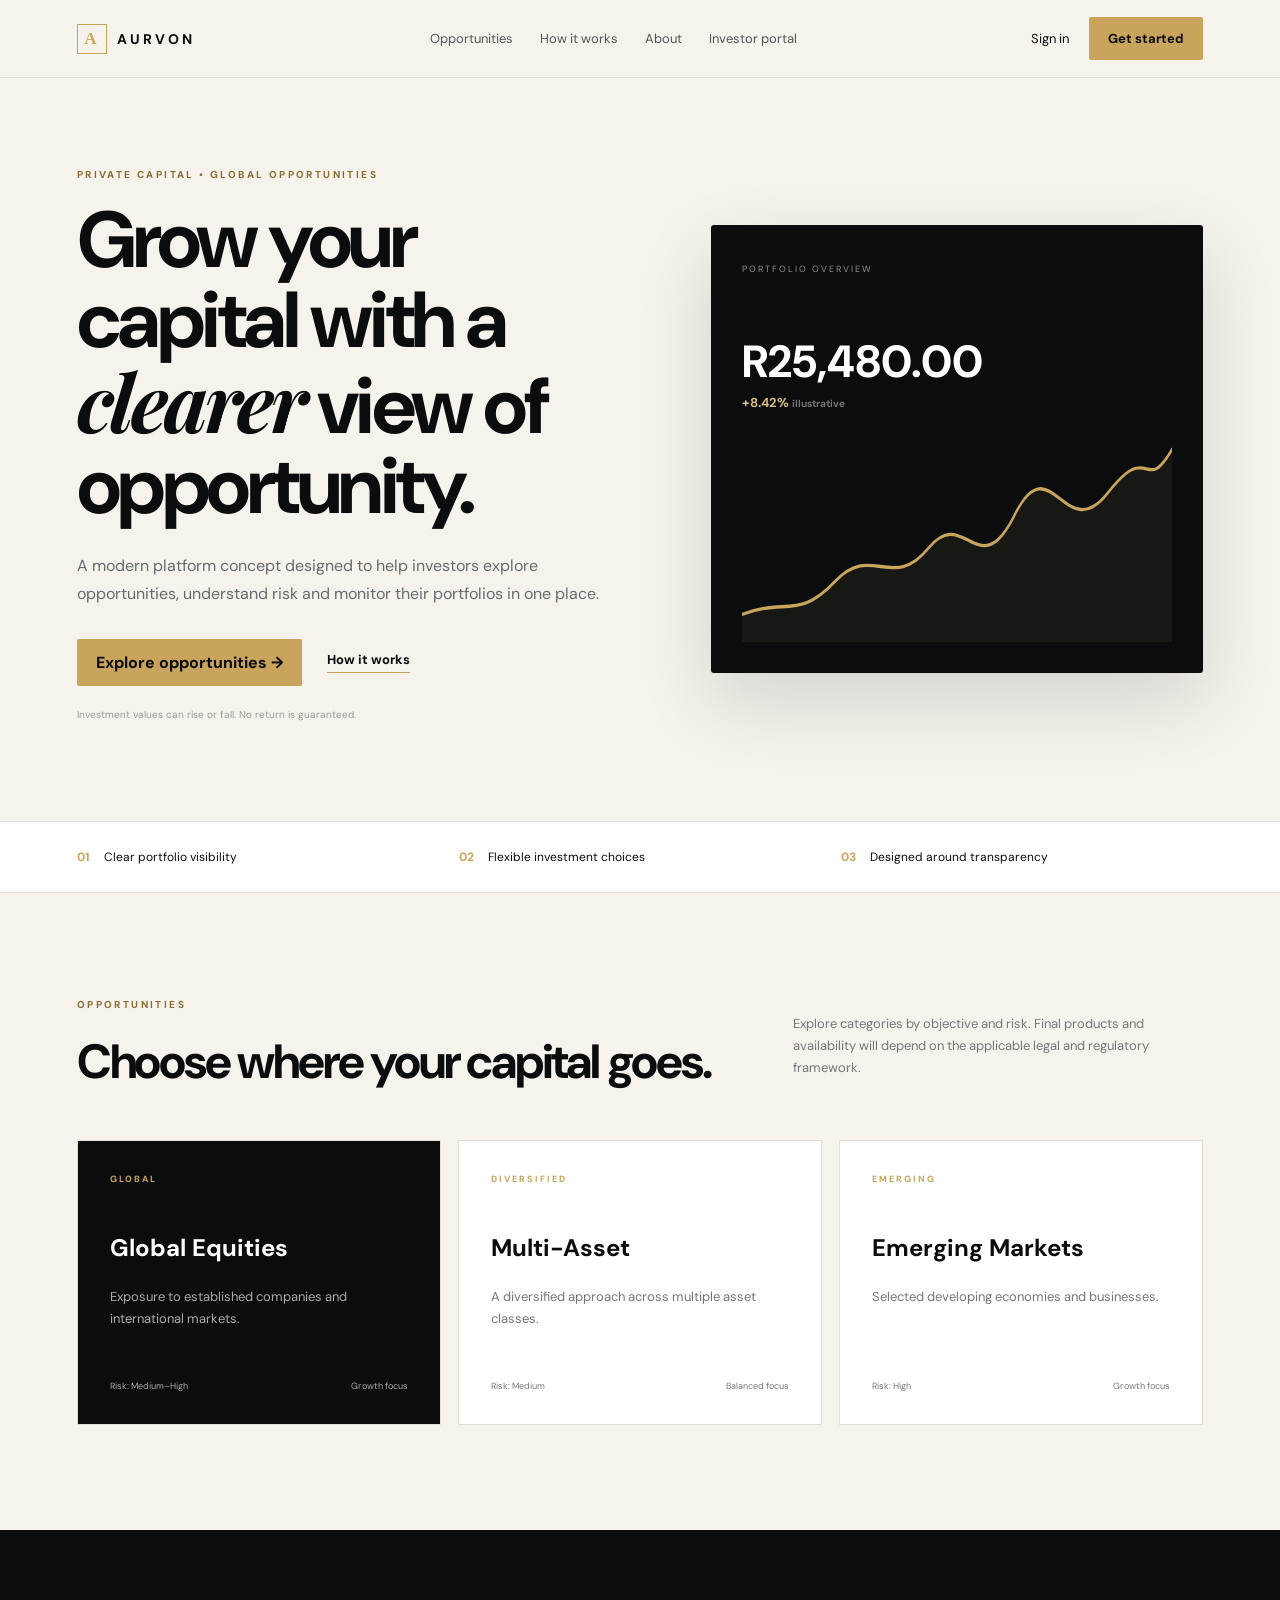
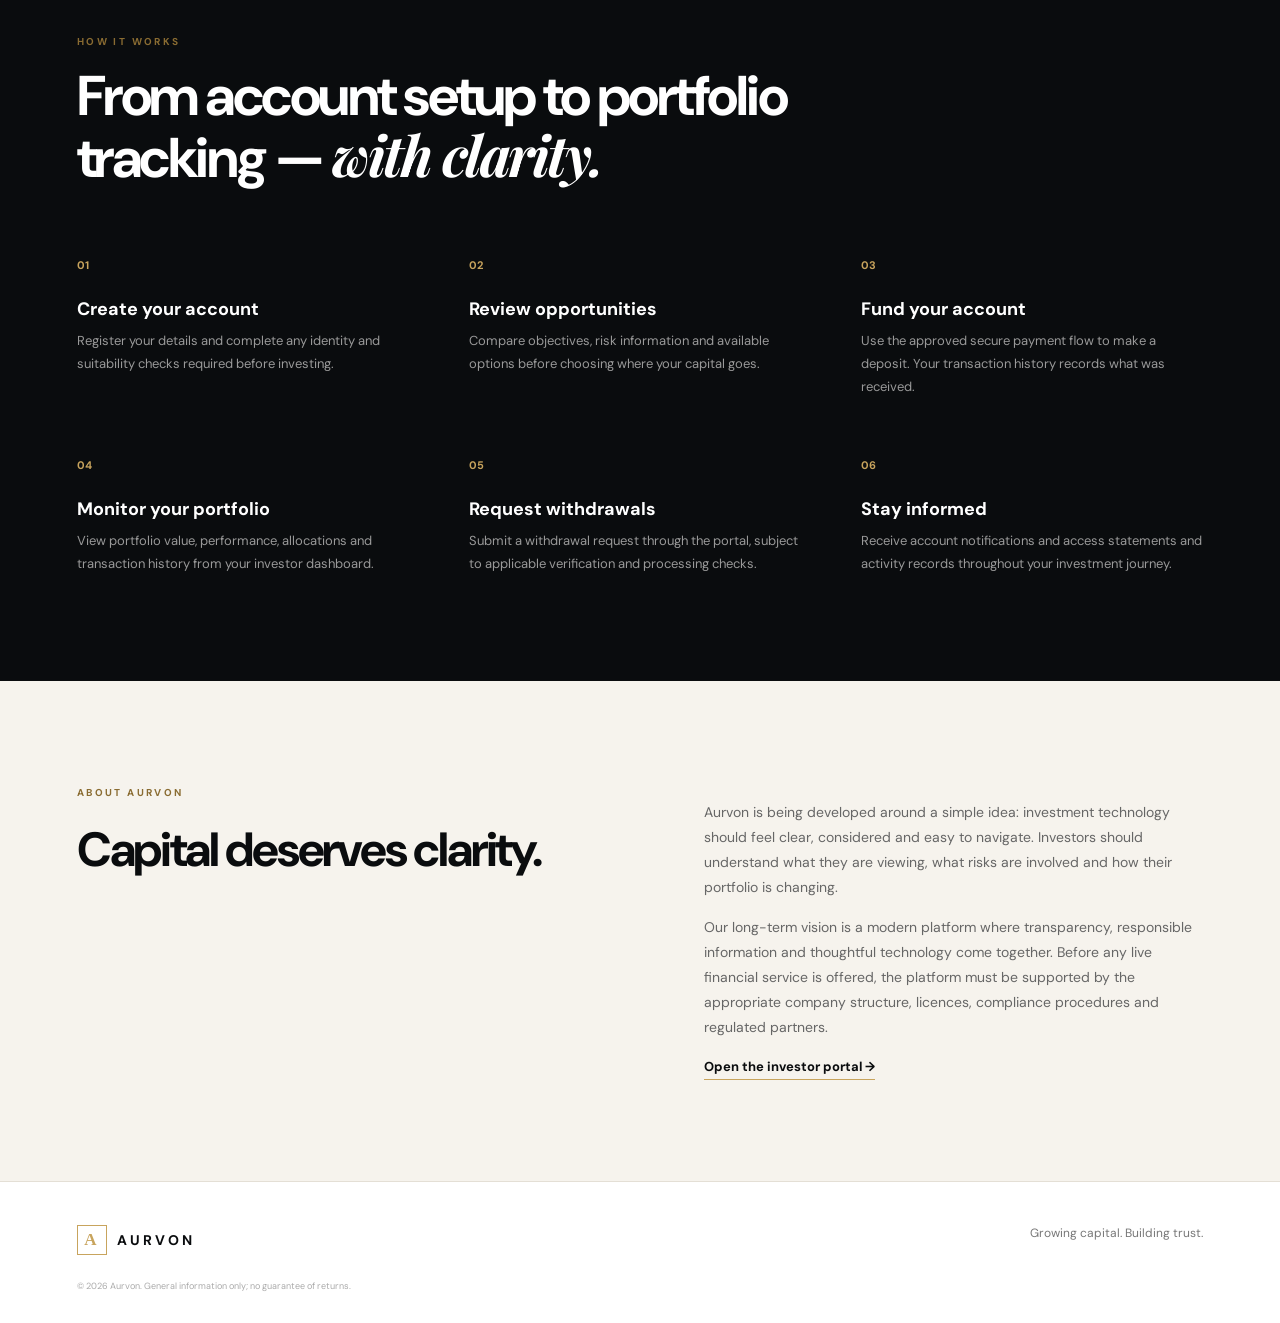
==== commit ff71dc66: "Add files via upload Aurvon Verson 2.1" ====
--- a/index.html
+++ b/index.html
@@ -1,90 +1,8 @@
-<!doctype html>
-<html lang="en">
-<head>
-  <meta charset="UTF-8">
-  <meta name="viewport" content="width=device-width, initial-scale=1.0">
-  <meta name="description" content="Aurvon — a modern capital and investment platform.">
-  <title>Aurvon | Growing Capital. Building Trust.</title>
-  <link rel="stylesheet" href="styles.css">
-</head>
-<body>
-  <header class="nav">
-    <a class="brand" href="#"><span class="brand-mark">A</span><span>AURVON</span></a>
-    <nav class="nav-links">
-      <a href="#opportunities">Opportunities</a>
-      <a href="#how">How it works</a>
-      <a href="#about">About</a>
-    </nav>
-    <div class="nav-actions">
-      <a class="login" href="login.html">Investor login</a>
-      <a class="button button-gold" href="login.html">Get started</a>
-    </div>
-  </header>
-
-  <main>
-    <section class="hero">
-      <div class="hero-copy">
-        <p class="eyebrow">PRIVATE CAPITAL • GLOBAL OPPORTUNITIES</p>
-        <h1>Grow your capital with a <em>clearer</em> view of opportunity.</h1>
-        <p class="hero-text">Aurvon is being built as a modern platform for accessing and monitoring diversified investment opportunities across global markets.</p>
-        <div class="hero-actions">
-          <a class="button button-gold" href="#opportunities">Explore opportunities <span>→</span></a>
-          <a class="text-link" href="#how">See how it works</a>
-        </div>
-        <p class="small-note">Investment values can rise or fall. No return is guaranteed.</p>
-      </div>
-      <div class="hero-card">
-        <div class="card-top"><span>PORTFOLIO OVERVIEW</span><span class="dot"></span></div>
-        <div class="balance">R25,480.00</div>
-        <div class="positive">+8.42% <span>illustrative</span></div>
-        <div class="chart">
-          <svg viewBox="0 0 520 180" preserveAspectRatio="none" aria-label="Illustrative portfolio chart">
-            <path class="area" d="M0,155 C45,145 65,160 100,125 S160,130 195,105 S250,120 285,80 S340,95 370,55 S430,70 470,30 S500,42 520,12 L520,180 L0,180 Z"/>
-            <path class="line" d="M0,155 C45,145 65,160 100,125 S160,130 195,105 S250,120 285,80 S340,95 370,55 S430,70 470,30 S500,42 520,12"/>
-          </svg>
-        </div>
-        <div class="chart-footer"><span>Jun</span><span>Jul</span><span>Aug</span><span>Sep</span><span>Today</span></div>
-      </div>
-    </section>
-
-    <section class="trust-strip">
-      <div><strong>01</strong><span>Clear portfolio visibility</span></div>
-      <div><strong>02</strong><span>Flexible investment choices</span></div>
-      <div><strong>03</strong><span>Designed around transparency</span></div>
-    </section>
-
-    <section id="opportunities" class="section">
-      <div class="section-heading">
-        <div><p class="eyebrow">OPPORTUNITIES</p><h2>Choose where your capital goes.</h2></div>
-        <p>Explore categories by objective and risk. Availability and suitability will depend on the final regulated offering.</p>
-      </div>
-      <div class="cards">
-        <article class="op-card featured"><span class="tag">GLOBAL</span><h3>Global Equities</h3><p>Exposure to established companies and international markets.</p><div><span>Risk: Medium–High</span><span>Growth focus</span></div></article>
-        <article class="op-card"><span class="tag">DIVERSIFIED</span><h3>Multi-Asset</h3><p>A diversified approach across multiple asset classes.</p><div><span>Risk: Medium</span><span>Balanced focus</span></div></article>
-        <article class="op-card"><span class="tag">EMERGING</span><h3>Emerging Markets</h3><p>Access to selected developing economies and businesses.</p><div><span>Risk: High</span><span>Growth focus</span></div></article>
-      </div>
-    </section>
-
-    <section id="how" class="section dark-section">
-      <p class="eyebrow">THE AURVON EXPERIENCE</p>
-      <h2>Simple on the surface.<br><em>Serious underneath.</em></h2>
-      <div class="steps">
-        <div><b>01</b><h3>Create your account</h3><p>Set up your investor profile and complete required verification.</p></div>
-        <div><b>02</b><h3>Select an opportunity</h3><p>Review objectives, risk information and available options before investing.</p></div>
-        <div><b>03</b><h3>Monitor your portfolio</h3><p>Track contributions, withdrawals and portfolio values from one dashboard.</p></div>
-      </div>
-    </section>
-
-    <section id="about" class="section about">
-      <div><p class="eyebrow">ABOUT AURVON</p><h2>Capital deserves clarity.</h2></div>
-      <div><p>Aurvon is a brand concept for a modern investment platform. The platform should only offer products and services that are legally permitted, appropriately licensed and supported by required compliance controls.</p><a class="text-link" href="login.html">Open investor portal →</a></div>
-    </section>
-  </main>
-
-  <footer>
-    <div class="brand"><span class="brand-mark">A</span><span>AURVON</span></div>
-    <p>Growing capital. Building trust.</p>
-    <small>© 2026 Aurvon. This website is a platform concept and does not constitute an offer or solicitation to invest.</small>
-  </footer>
-</body>
-</html>+<!doctype html><html lang="en"><head><meta charset="utf-8"><meta name="viewport" content="width=device-width,initial-scale=1"><title>Aurvon | Growing Capital. Building Trust.</title><link rel="stylesheet" href="styles.css"></head><body>
+<header class="nav"><a class="brand" href="index.html"><span>A</span>AURVON</a><button class="menu" onclick="document.body.classList.toggle('open')">☰</button><nav><a href="#opportunities">Opportunities</a><a href="#how">How it works</a><a href="#about">About</a><a href="portal.html">Investor portal</a></nav><div class="actions"><a href="portal.html">Sign in</a><a class="btn" href="portal.html">Get started</a></div></header>
+<section class="hero"><div><p class="eyebrow">PRIVATE CAPITAL • GLOBAL OPPORTUNITIES</p><h1>Grow your capital with a <i>clearer</i> view of opportunity.</h1><p class="lead">A modern platform concept designed to help investors explore opportunities, understand risk and monitor their portfolios in one place.</p><div class="hero-actions"><a class="btn" href="#opportunities">Explore opportunities →</a><a class="under" href="#how">How it works</a></div><p class="note">Investment values can rise or fall. No return is guaranteed.</p></div><div class="visual"><small>PORTFOLIO OVERVIEW</small><strong>R25,480.00</strong><b>+8.42% <em>illustrative</em></b><div class="chart"><svg viewBox="0 0 600 190" preserveAspectRatio="none"><path d="M0 165C60 150 80 170 130 135S210 145 260 105S330 140 380 75S450 105 510 55S560 60 600 15L600 190L0 190Z"/><path class="line" d="M0 165C60 150 80 170 130 135S210 145 260 105S330 140 380 75S450 105 510 55S560 60 600 15"/></svg></div></div></section>
+<section class="strip"><div><b>01</b>Clear portfolio visibility</div><div><b>02</b>Flexible investment choices</div><div><b>03</b>Designed around transparency</div></section>
+<section id="opportunities" class="section"><div class="heading"><div><p class="eyebrow">OPPORTUNITIES</p><h2>Choose where your capital goes.</h2></div><p>Explore categories by objective and risk. Final products and availability will depend on the applicable legal and regulatory framework.</p></div><div class="cards"><article class="card dark"><small>GLOBAL</small><h3>Global Equities</h3><p>Exposure to established companies and international markets.</p><footer>Risk: Medium–High <span>Growth focus</span></footer></article><article class="card"><small>DIVERSIFIED</small><h3>Multi-Asset</h3><p>A diversified approach across multiple asset classes.</p><footer>Risk: Medium <span>Balanced focus</span></footer></article><article class="card"><small>EMERGING</small><h3>Emerging Markets</h3><p>Selected developing economies and businesses.</p><footer>Risk: High <span>Growth focus</span></footer></article></div></section>
+<section id="how" class="section dark-section"><p class="eyebrow">HOW IT WORKS</p><h2>From account setup to portfolio tracking — <i>with clarity.</i></h2><div class="steps"><div><b>01</b><h3>Create your account</h3><p>Register your details and complete any identity and suitability checks required before investing.</p></div><div><b>02</b><h3>Review opportunities</h3><p>Compare objectives, risk information and available options before choosing where your capital goes.</p></div><div><b>03</b><h3>Fund your account</h3><p>Use the approved secure payment flow to make a deposit. Your transaction history records what was received.</p></div><div><b>04</b><h3>Monitor your portfolio</h3><p>View portfolio value, performance, allocations and transaction history from your investor dashboard.</p></div><div><b>05</b><h3>Request withdrawals</h3><p>Submit a withdrawal request through the portal, subject to applicable verification and processing checks.</p></div><div><b>06</b><h3>Stay informed</h3><p>Receive account notifications and access statements and activity records throughout your investment journey.</p></div></div></section>
+<section id="about" class="section about"><div><p class="eyebrow">ABOUT AURVON</p><h2>Capital deserves clarity.</h2></div><div><p>Aurvon is being developed around a simple idea: investment technology should feel clear, considered and easy to navigate. Investors should understand what they are viewing, what risks are involved and how their portfolio is changing.</p><p>Our long-term vision is a modern platform where transparency, responsible information and thoughtful technology come together. Before any live financial service is offered, the platform must be supported by the appropriate company structure, licences, compliance procedures and regulated partners.</p><a class="under" href="portal.html">Open the investor portal →</a></div></section>
+<footer><div class="brand"><span>A</span>AURVON</div><p>Growing capital. Building trust.</p><small>© 2026 Aurvon. General information only; no guarantee of returns.</small></footer></body></html>
--- a/styles.css
+++ b/styles.css
@@ -1,3 +1 @@
-@import url('https://fonts.googleapis.com/css2?family=DM+Sans:wght@400;500;600;700&family=Playfair+Display:ital,wght@0,600;0,700;1,600&display=swap');
-:root{--ink:#0b0d0f;--muted:#73777b;--gold:#c7a35a;--cream:#f6f3ed;--white:#fff;--line:#e5e1d9}
-*{box-sizing:border-box}html{scroll-behavior:smooth}body{margin:0;background:var(--cream);color:var(--ink);font-family:'DM Sans',sans-serif}a{color:inherit;text-decoration:none}.nav{height:82px;padding:0 6vw;display:flex;align-items:center;justify-content:space-between;border-bottom:1px solid var(--line);background:rgba(246,243,237,.9);backdrop-filter:blur(12px);position:sticky;top:0;z-index:5}.brand{display:flex;align-items:center;gap:11px;font-size:15px;font-weight:700;letter-spacing:3px}.brand-mark{width:31px;height:31px;border:1px solid var(--gold);display:grid;place-items:center;color:var(--gold);font-family:Georgia,serif;font-size:18px}.nav-links{display:flex;gap:30px;color:#555;font-size:14px}.nav-actions{display:flex;align-items:center;gap:22px;font-size:14px}.login{color:#555}.button{display:inline-flex;align-items:center;gap:12px;padding:13px 19px;border-radius:2px;font-weight:600}.button-gold{background:var(--gold);color:#111}.hero{min-height:680px;padding:95px 6vw 80px;display:grid;grid-template-columns:1.03fr .97fr;gap:7vw;align-items:center}.eyebrow{font-size:11px;letter-spacing:2.5px;font-weight:700;color:#8c6d31;margin:0 0 20px}.hero h1{font-size:clamp(48px,6vw,82px);line-height:1.02;letter-spacing:-3px;margin:0 0 28px;max-width:760px}.hero h1 em,.dark-section em{font-family:'Playfair Display',serif;font-weight:600}.hero-text{max-width:590px;color:#62676a;line-height:1.75;font-size:16px}.hero-actions{display:flex;align-items:center;gap:25px;margin-top:34px}.text-link{font-weight:600;font-size:14px;border-bottom:1px solid var(--gold);padding-bottom:4px}.small-note{font-size:11px;color:#92918e;margin-top:25px}.hero-card{background:var(--ink);color:white;padding:32px;border-radius:3px;box-shadow:0 25px 70px #1112}.card-top{display:flex;justify-content:space-between;color:#8e9395;font-size:10px;letter-spacing:2px}.dot{width:7px;height:7px;border-radius:50%;background:var(--gold)}.balance{font-size:45px;font-weight:600;margin-top:55px;letter-spacing:-1px}.positive{color:#d5bd86;font-size:14px;margin-top:7px}.positive span{color:#777;font-size:10px;margin-left:5px}.chart{height:210px;margin-top:25px}.chart svg{width:100%;height:100%;overflow:visible}.line{fill:none;stroke:var(--gold);stroke-width:3}.area{fill:#c7a35a12}.chart-footer{display:flex;justify-content:space-between;color:#707578;font-size:10px}.trust-strip{background:white;border-top:1px solid var(--line);border-bottom:1px solid var(--line);padding:28px 6vw;display:grid;grid-template-columns:repeat(3,1fr);gap:20px}.trust-strip div{display:flex;align-items:center;gap:16px}.trust-strip strong{color:var(--gold);font-size:12px}.trust-strip span{font-size:13px;color:#555}.section{padding:110px 6vw}.section-heading{display:flex;justify-content:space-between;gap:40px;align-items:end;margin-bottom:50px}.section-heading h2,.about h2{font-size:48px;letter-spacing:-2px;margin:0}.section-heading>p{max-width:390px;color:#777;line-height:1.7}.cards{display:grid;grid-template-columns:repeat(3,1fr);gap:18px}.op-card{background:white;border:1px solid var(--line);padding:35px;min-height:290px;display:flex;flex-direction:column}.op-card.featured{background:#111;color:white}.tag{font-size:9px;letter-spacing:2px;color:var(--gold);font-weight:700}.op-card h3{font-size:25px;margin:50px 0 12px}.op-card p{color:#777;line-height:1.6;font-size:14px}.featured p{color:#aaa}.op-card div{margin-top:auto;display:flex;justify-content:space-between;font-size:10px;color:#777}.featured div{color:#aaa}.dark-section{background:var(--ink);color:white}.dark-section h2{font-size:58px;line-height:1.05;letter-spacing:-2px;margin:0 0 70px}.steps{display:grid;grid-template-columns:repeat(3,1fr);gap:55px}.steps b{color:var(--gold);font-size:12px}.steps h3{font-size:19px;margin:28px 0 10px}.steps p{color:#999;line-height:1.7;font-size:14px}.about{display:grid;grid-template-columns:1fr 1fr;gap:10vw}.about p:not(.eyebrow){color:#666;line-height:1.8}.about .text-link{display:inline-block;margin-top:20px}footer{background:white;border-top:1px solid var(--line);padding:45px 6vw 35px;display:grid;grid-template-columns:1fr 1fr;gap:20px}footer p{margin:0;text-align:right;color:#777;font-size:13px}footer small{grid-column:1/-1;color:#aaa;font-size:10px}@media(max-width:850px){.nav{padding:0 5vw}.nav-links{display:none}.login{display:none}.hero{grid-template-columns:1fr;padding:70px 5vw}.hero-card{margin-top:10px}.hero h1{letter-spacing:-2px}.trust-strip{grid-template-columns:1fr}.section{padding:75px 5vw}.section-heading,.about{grid-template-columns:1fr;display:grid}.section-heading h2,.about h2{font-size:38px}.cards,.steps{grid-template-columns:1fr}.dark-section h2{font-size:42px}footer{grid-template-columns:1fr}footer p{text-align:left}footer small{grid-column:auto}}
+@import url('https://fonts.googleapis.com/css2?family=DM+Sans:wght@400;500;600;700&family=Playfair+Display:ital,wght@0,600;1,600&display=swap');:root{--black:#0a0c0e;--gold:#c8a45d;--cream:#f6f3ed;--white:#fff;--muted:#72777a;--line:#e4dfd5}*{box-sizing:border-box}html{scroll-behavior:smooth}body{margin:0;background:var(--cream);color:var(--black);font-family:'DM Sans',sans-serif}a{text-decoration:none;color:inherit}.nav{height:78px;padding:0 6vw;border-bottom:1px solid var(--line);display:flex;align-items:center;justify-content:space-between;position:sticky;top:0;z-index:10;background:#f6f3ede8;backdrop-filter:blur(14px)}.brand{display:flex;align-items:center;gap:10px;font-weight:700;letter-spacing:3px;font-size:14px}.brand span{width:30px;height:30px;border:1px solid var(--gold);display:grid;place-items:center;color:var(--gold);font-family:Georgia,serif;font-size:17px}.nav nav{display:flex;gap:27px;font-size:13px;color:#555}.actions{display:flex;gap:20px;align-items:center;font-size:13px}.btn{display:inline-flex;background:var(--gold);padding:13px 19px;font-weight:700;border-radius:2px}.menu{display:none;background:none;border:0;font-size:22px}.hero{min-height:680px;padding:90px 6vw;display:grid;grid-template-columns:1.05fr .95fr;gap:7vw;align-items:center}.eyebrow{font-size:10px;letter-spacing:2.4px;color:#8a6c32;font-weight:700;margin:0 0 19px}.hero h1{font-size:clamp(47px,6.2vw,82px);line-height:1.01;letter-spacing:-3.5px;margin:0 0 25px}.hero h1 i,.dark-section i{font-family:'Playfair Display',serif}.lead{max-width:600px;color:#666b6e;line-height:1.75;font-size:16px}.hero-actions{display:flex;gap:25px;align-items:center;margin-top:31px}.under{font-size:13px;font-weight:700;border-bottom:1px solid var(--gold);padding-bottom:4px}.note{font-size:10px;color:#999;margin-top:22px}.visual{background:var(--black);color:#fff;padding:31px;border-radius:3px;box-shadow:0 28px 75px #0002}.visual>small{color:#8c9193;letter-spacing:2px;font-size:9px}.visual strong{display:block;font-size:45px;margin-top:55px}.visual b{color:#d6bd83;font-size:13px}.visual b em{color:#777;font-style:normal;font-size:10px}.chart{height:210px;margin-top:20px}.chart svg{width:100%;height:100%}.chart path{fill:#c8a45d12}.chart .line{fill:none;stroke:var(--gold);stroke-width:3}.strip{display:grid;grid-template-columns:repeat(3,1fr);background:#fff;border-block:1px solid var(--line);padding:27px 6vw;gap:20px}.strip div{display:flex;gap:14px;align-items:center;font-size:12px}.strip b{color:var(--gold)}.section{padding:105px 6vw}.heading{display:flex;justify-content:space-between;align-items:end;gap:40px;margin-bottom:47px}.heading h2,.about h2{font-size:48px;letter-spacing:-2.2px;margin:0}.heading>p{max-width:410px;color:#777;line-height:1.7;font-size:13px}.cards{display:grid;grid-template-columns:repeat(3,1fr);gap:17px}.card{background:#fff;border:1px solid var(--line);min-height:285px;padding:32px;display:flex;flex-direction:column}.card.dark{background:var(--black);color:#fff}.card small{font-size:9px;letter-spacing:2px;color:var(--gold);font-weight:700}.card h3{font-size:24px;margin:47px 0 10px}.card p{font-size:13px;color:#777;line-height:1.7}.card.dark p{color:#aaa}.card footer{margin-top:auto;padding:0;background:none;border:0;font-size:9px;color:#777}.card.dark footer{color:#aaa}.card footer span{float:right}.dark-section{background:var(--black);color:#fff}.dark-section>h2{font-size:56px;line-height:1.05;letter-spacing:-2.5px;max-width:900px;margin:0 0 65px}.steps{display:grid;grid-template-columns:repeat(3,1fr);gap:55px 50px}.steps b{color:var(--gold);font-size:11px}.steps h3{font-size:18px;margin:23px 0 9px}.steps p{font-size:13px;line-height:1.75;color:#999;margin:0}.about{display:grid;grid-template-columns:1fr 1fr;gap:10vw}.about p:not(.eyebrow){color:#666;line-height:1.8;font-size:14px}body>footer{background:#fff;border-top:1px solid var(--line);padding:43px 6vw 31px;display:grid;grid-template-columns:1fr 1fr;gap:25px}footer p{margin:0;text-align:right;color:#777;font-size:12px}footer small{grid-column:1/-1;color:#aaa;font-size:9px}@media(max-width:850px){.nav{padding:0 5vw}.nav nav,.actions{display:none}.menu{display:block}.open nav{display:flex;position:absolute;top:70px;left:0;right:0;background:var(--cream);padding:20px 5vw;flex-direction:column;gap:18px;border-bottom:1px solid var(--line)}.hero{display:flex;flex-direction:column;padding:62px 5vw;gap:42px}.hero h1{font-size:48px;letter-spacing:-2.5px}.lead{font-size:14px}.hero-actions{flex-wrap:wrap}.visual{width:100%;padding:25px}.visual strong{font-size:37px}.chart{height:155px}.strip{grid-template-columns:1fr;padding:8px 5vw}.strip div{padding:15px 0}.section{padding:72px 5vw}.heading{display:block}.heading h2,.about h2{font-size:37px}.heading>p{margin-top:20px}.cards,.steps{grid-template-columns:1fr}.card{min-height:245px}.dark-section>h2{font-size:39px}.about{display:block}.about>div+div{margin-top:30px}body>footer{grid-template-columns:1fr;padding:38px 5vw}footer p{text-align:left}footer small{grid-column:auto}}
